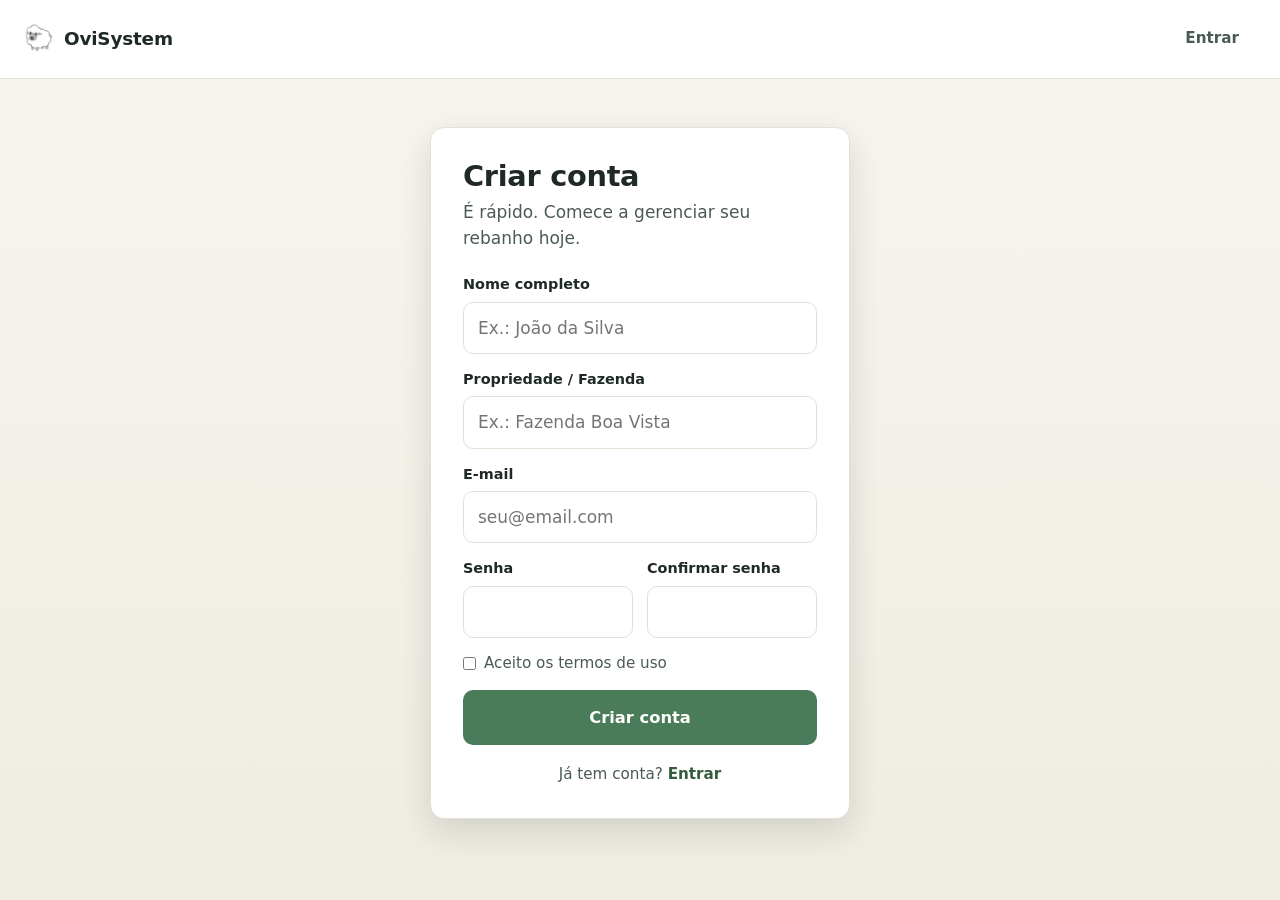
==== OviSystem/views/cadastro.html @ 1cbdc472 "Add files via upload" ====
<!DOCTYPE html>
<html lang="pt-br">
<head>
  <meta charset="UTF-8" />
  <meta name="viewport" content="width=device-width, initial-scale=1" />
  <title>Cadastrar — OviSystem</title>
  <link rel="stylesheet" href="assets/_common/styles/reset.css" />
  <link rel="stylesheet" href="assets/_common/styles/base.css" />
  <link rel="stylesheet" href="assets/_common/styles/auth.css" />
</head>
<body class="auth-body">
  <header class="topbar">
    <a href="../index.html" class="brand">
      <span class="brand__mark">🐑</span>
      <span class="brand__name">OviSystem</span>
    </a>
    <nav class="topbar__nav">
      <a href="login.html" class="btn btn--ghost">Entrar</a>
    </nav>
  </header>
  <main class="auth">
    <section class="auth__card">
      <h1>Criar conta</h1>
      <p class="auth__sub">É rápido. Comece a gerenciar seu rebanho hoje.</p>
      <form class="form" onsubmit="event.preventDefault(); window.location.href='login.html';">
        <label class="field">
          <span>Nome completo</span>
          <input type="text" name="nome" placeholder="Ex.: João da Silva" required />
        </label>
        <label class="field">
          <span>Propriedade / Fazenda</span>
          <input type="text" name="fazenda" placeholder="Ex.: Fazenda Boa Vista" />
        </label>
        <label class="field">
          <span>E-mail</span>
          <input type="email" name="email" placeholder="seu@email.com" required />
        </label>
        <div class="form__grid">
          <label class="field">
            <span>Senha</span>
            <input type="password" name="senha" required />
          </label>
          <label class="field">
            <span>Confirmar senha</span>
            <input type="password" name="senha2" required />
          </label>
        </div>
        <label class="checkbox">
          <input type="checkbox" required /> Aceito os termos de uso
        </label>
        <button type="submit" class="btn btn--primary btn--lg btn--block">Criar conta</button>
      </form>
      <p class="auth__footer">
        Já tem conta? <a href="login.html" class="link">Entrar</a>
      </p>
    </section>
  </main>
</body>
</html>
---- OviSystem/views/assets/_common/styles/base.css ----
:root {
  --bg: #f7f5ef;
  --surface: #ffffff;
  --ink: #1f2a24;
  --ink-soft: #4b5b53;
  --muted: #7a8a82;
  --line: #e3e0d6;
  --primary: #4a7c59;
  --primary-dark: #355c41;
  --primary-soft: #e6efe9;
  --accent: #c9a14a;
  --danger: #b3382c;
  --radius: 14px;
  --radius-sm: 10px;
  --shadow: 0 2px 10px rgba(31, 42, 36, .06);
  --shadow-lg: 0 12px 32px rgba(31, 42, 36, .14);
  --font: system-ui, -apple-system, "Segoe UI", Roboto, "Helvetica Neue", Arial, sans-serif;
}
body {
  font-family: var(--font);
  font-size: 17px;
  line-height: 1.55;
  color: var(--ink);
  background: var(--bg);
}
h1 { font-size: clamp(1.8rem, 2.4vw + 1rem, 2.6rem); line-height: 1.15; letter-spacing: -0.01em; }
h2 { font-size: clamp(1.4rem, 1.2vw + 1rem, 1.8rem); line-height: 1.2; }
h3 { font-size: 1.15rem; }
p { color: var(--ink-soft); }
.muted { color: var(--muted); }
/* Topbar */
.topbar {
  display: flex; align-items: center; justify-content: space-between;
  padding: 16px 24px; background: var(--surface);
  border-bottom: 1px solid var(--line); position: sticky; top: 0; z-index: 10;
}
.topbar--app { background: var(--surface); }
.brand { display: flex; align-items: center; gap: 10px; font-weight: 700; color: var(--ink); }
.brand__mark { font-size: 1.5rem; }
.brand__name { font-size: 1.15rem; letter-spacing: -0.01em; }
.brand__tag {
  margin-left: 8px; padding: 2px 8px; border-radius: 999px;
  background: var(--primary-soft); color: var(--primary-dark);
  font-size: .72rem; font-weight: 600; text-transform: uppercase; letter-spacing: .05em;
}
.topbar__nav { display: flex; align-items: center; gap: 12px; }
.navlink {
  padding: 8px 12px; border-radius: var(--radius-sm); color: var(--ink-soft); font-weight: 500;
}
.navlink:hover { background: var(--primary-soft); color: var(--primary-dark); }
.navlink--active { background: var(--primary-soft); color: var(--primary-dark); }
/* Buttons */
.btn {
  display: inline-flex; align-items: center; justify-content: center;
  gap: 8px; padding: 10px 16px; border-radius: var(--radius-sm);
  font-weight: 600; font-size: .95rem; transition: all .15s ease;
  border: 1px solid transparent; min-height: 42px;
}
.btn--lg { padding: 14px 22px; font-size: 1.02rem; min-height: 50px; }
.btn--block { width: 100%; }
.btn--primary { background: var(--primary); color: #fff; }
.btn--primary:hover { background: var(--primary-dark); }
.btn--outline { background: transparent; border-color: var(--line); color: var(--ink); }
.btn--outline:hover { border-color: var(--primary); color: var(--primary-dark); }
.btn--ghost { background: transparent; color: var(--ink-soft); }
.btn--ghost:hover { background: var(--primary-soft); color: var(--primary-dark); }
.btn--danger { background: var(--danger); color: #fff; }
.btn--danger:hover { background: #8e2a20; }
/* Links */
.link { color: var(--primary-dark); font-weight: 600; }
.link:hover { text-decoration: underline; }
/* Footer */
.footer { padding: 32px 24px; text-align: center; color: var(--muted); font-size: .9rem; }
/* App container */
.app {
  max-width: 1100px; margin: 0 auto; padding: 28px 24px 80px;
}
.page-header {
  display: flex; justify-content: space-between; align-items: flex-end;
  gap: 16px; margin-bottom: 24px; flex-wrap: wrap;
}
/* Forms */
.form { display: flex; flex-direction: column; gap: 14px; }
.field { display: flex; flex-direction: column; gap: 6px; }
.field > span { font-size: .9rem; font-weight: 600; color: var(--ink); }
.field input, .field select, .field textarea {
  padding: 12px 14px; border: 1px solid var(--line); border-radius: var(--radius-sm);
  background: var(--surface); transition: border-color .15s;
}
.field input:focus, .field select:focus {
  outline: none; border-color: var(--primary);
  box-shadow: 0 0 0 3px var(--primary-soft);
}
.form__grid { display: grid; grid-template-columns: 1fr 1fr; gap: 14px; }
.form__row { display: flex; justify-content: space-between; align-items: center; gap: 12px; }
.checkbox { display: inline-flex; align-items: center; gap: 8px; color: var(--ink-soft); font-size: .95rem; }
/* Card */
.card {
  background: var(--surface); border: 1px solid var(--line);
  border-radius: var(--radius); box-shadow: var(--shadow); overflow: hidden;
}
.card__head {
  padding: 18px 20px; border-bottom: 1px solid var(--line);
  display: flex; justify-content: space-between; align-items: center; gap: 12px; flex-wrap: wrap;
}
/* Modal */
.modal { position: fixed; inset: 0; z-index: 50; display: flex; align-items: center; justify-content: center; padding: 20px; }
.modal__backdrop { position: absolute; inset: 0; background: rgba(15, 23, 19, .45); }
.modal__card {
  position: relative; background: var(--surface); border-radius: var(--radius);
  width: 100%; max-width: 520px; max-height: 90vh; overflow: hidden;
  display: flex; flex-direction: column; box-shadow: var(--shadow-lg);
}
.modal__head, .modal__foot {
  padding: 16px 20px; display: flex; align-items: center; justify-content: space-between; gap: 12px;
}
.modal__head { border-bottom: 1px solid var(--line); }
.modal__foot { border-top: 1px solid var(--line); justify-content: flex-end; }
.modal__body { padding: 20px; overflow: auto; }
.iconbtn { width: 36px; height: 36px; border-radius: 8px; color: var(--ink-soft); }
.iconbtn:hover { background: var(--primary-soft); color: var(--primary-dark); }
@media (max-width: 600px) {
  .form__grid { grid-template-columns: 1fr; }
  .topbar { padding: 12px 16px; }
  .topbar__nav { gap: 6px; }
  .navlink { padding: 6px 8px; font-size: .9rem; }
  body { font-size: 16px; }
}
---- OviSystem/views/assets/_common/styles/auth.css ----
.auth-body { background: linear-gradient(180deg, var(--bg), #efece2); min-height: 100%; }
.auth {
  max-width: 460px; margin: 0 auto; padding: 48px 20px;
}
.auth__card {
  background: var(--surface); padding: 32px;
  border-radius: var(--radius); box-shadow: var(--shadow-lg);
  border: 1px solid var(--line);
}
.auth__card h1 { margin-bottom: 6px; font-size: 1.8rem; }
.auth__sub { margin-bottom: 22px; }
.auth__footer { margin-top: 18px; text-align: center; font-size: .95rem; color: var(--ink-soft); }
@media (max-width: 480px) {
  .auth__card { padding: 24px 20px; }
}
/* ── Corrige grid de 2 colunas dentro do card estreito ────────────────────── */
.auth__card .form__grid {
  grid-template-columns: 1fr 1fr;
  min-width: 0;
}
.auth__card .form__grid .field input {
  min-width: 0;
  width: 100%;
  box-sizing: border-box;
}
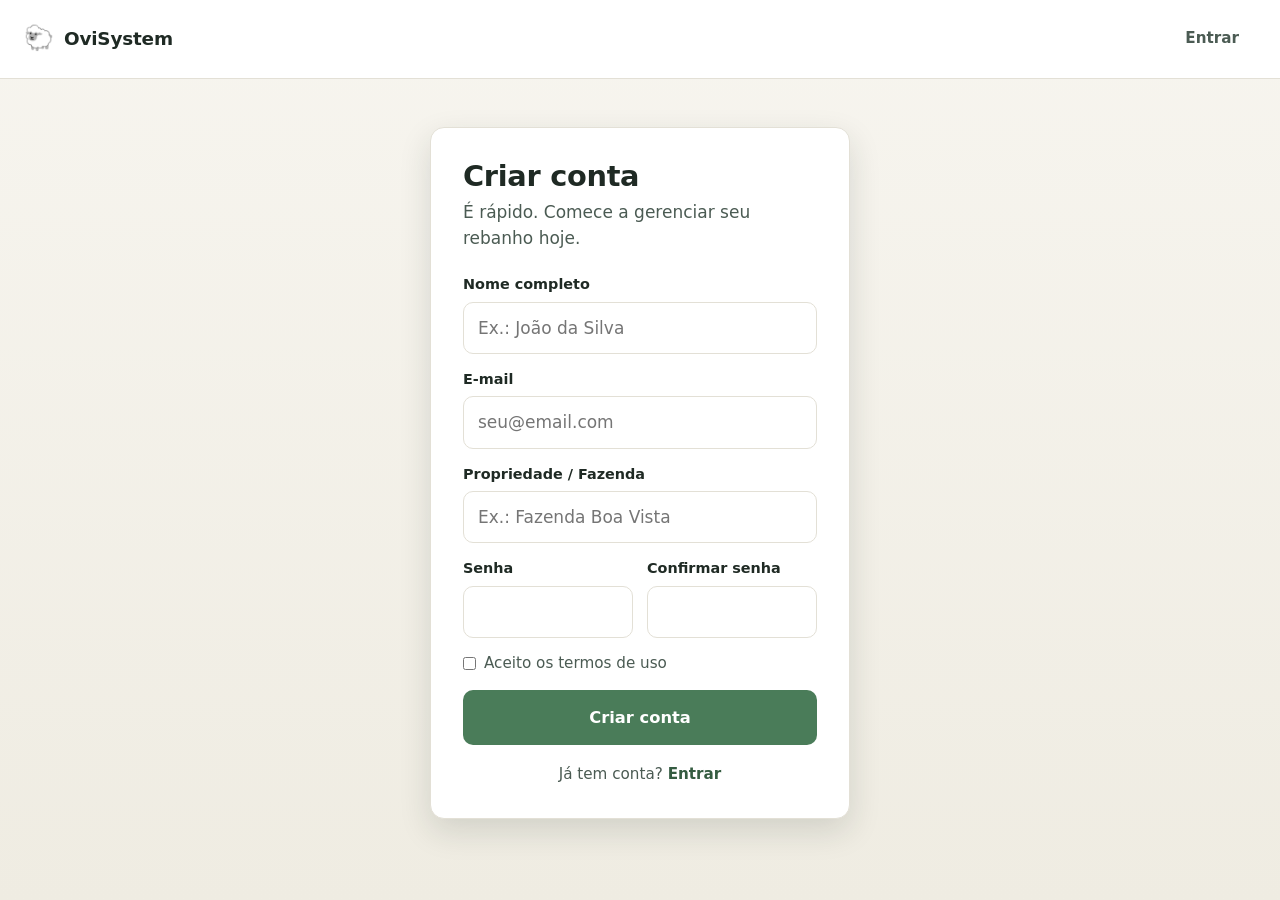
==== commit 1aa6938e: "Add files via upload" ====
--- a/OviSystem/views/cadastro.html
+++ b/OviSystem/views/cadastro.html
@@ -7,6 +7,8 @@
   <link rel="stylesheet" href="assets/_common/styles/reset.css" />
   <link rel="stylesheet" href="assets/_common/styles/base.css" />
   <link rel="stylesheet" href="assets/_common/styles/auth.css" />
+  <script type="module" src="assets/_common/classes/Users.js"></script>
+  <script type="module" src="assets/app/scripts/Cadastro.js"></script>
 </head>
 <body class="auth-body">
   <header class="topbar">
@@ -22,27 +24,27 @@
     <section class="auth__card">
       <h1>Criar conta</h1>
       <p class="auth__sub">É rápido. Comece a gerenciar seu rebanho hoje.</p>
-      <form class="form" onsubmit="event.preventDefault(); window.location.href='login.html';">
+      <form class="form">
         <label class="field">
           <span>Nome completo</span>
-          <input type="text" name="nome" placeholder="Ex.: João da Silva" required />
-        </label>
-        <label class="field">
-          <span>Propriedade / Fazenda</span>
-          <input type="text" name="fazenda" placeholder="Ex.: Fazenda Boa Vista" />
+          <input type="text" name="name" placeholder="Ex.: João da Silva" required />
         </label>
         <label class="field">
           <span>E-mail</span>
           <input type="email" name="email" placeholder="seu@email.com" required />
         </label>
+        <label class="field">
+          <span>Propriedade / Fazenda</span>
+          <input type="text" name="farm" placeholder="Ex.: Fazenda Boa Vista" />
+        </label>
         <div class="form__grid">
           <label class="field">
             <span>Senha</span>
-            <input type="password" name="senha" required />
+            <input type="password" name="password" required />
           </label>
           <label class="field">
             <span>Confirmar senha</span>
-            <input type="password" name="senha2" required />
+            <input type="password" name="password2" required />
           </label>
         </div>
         <label class="checkbox">
